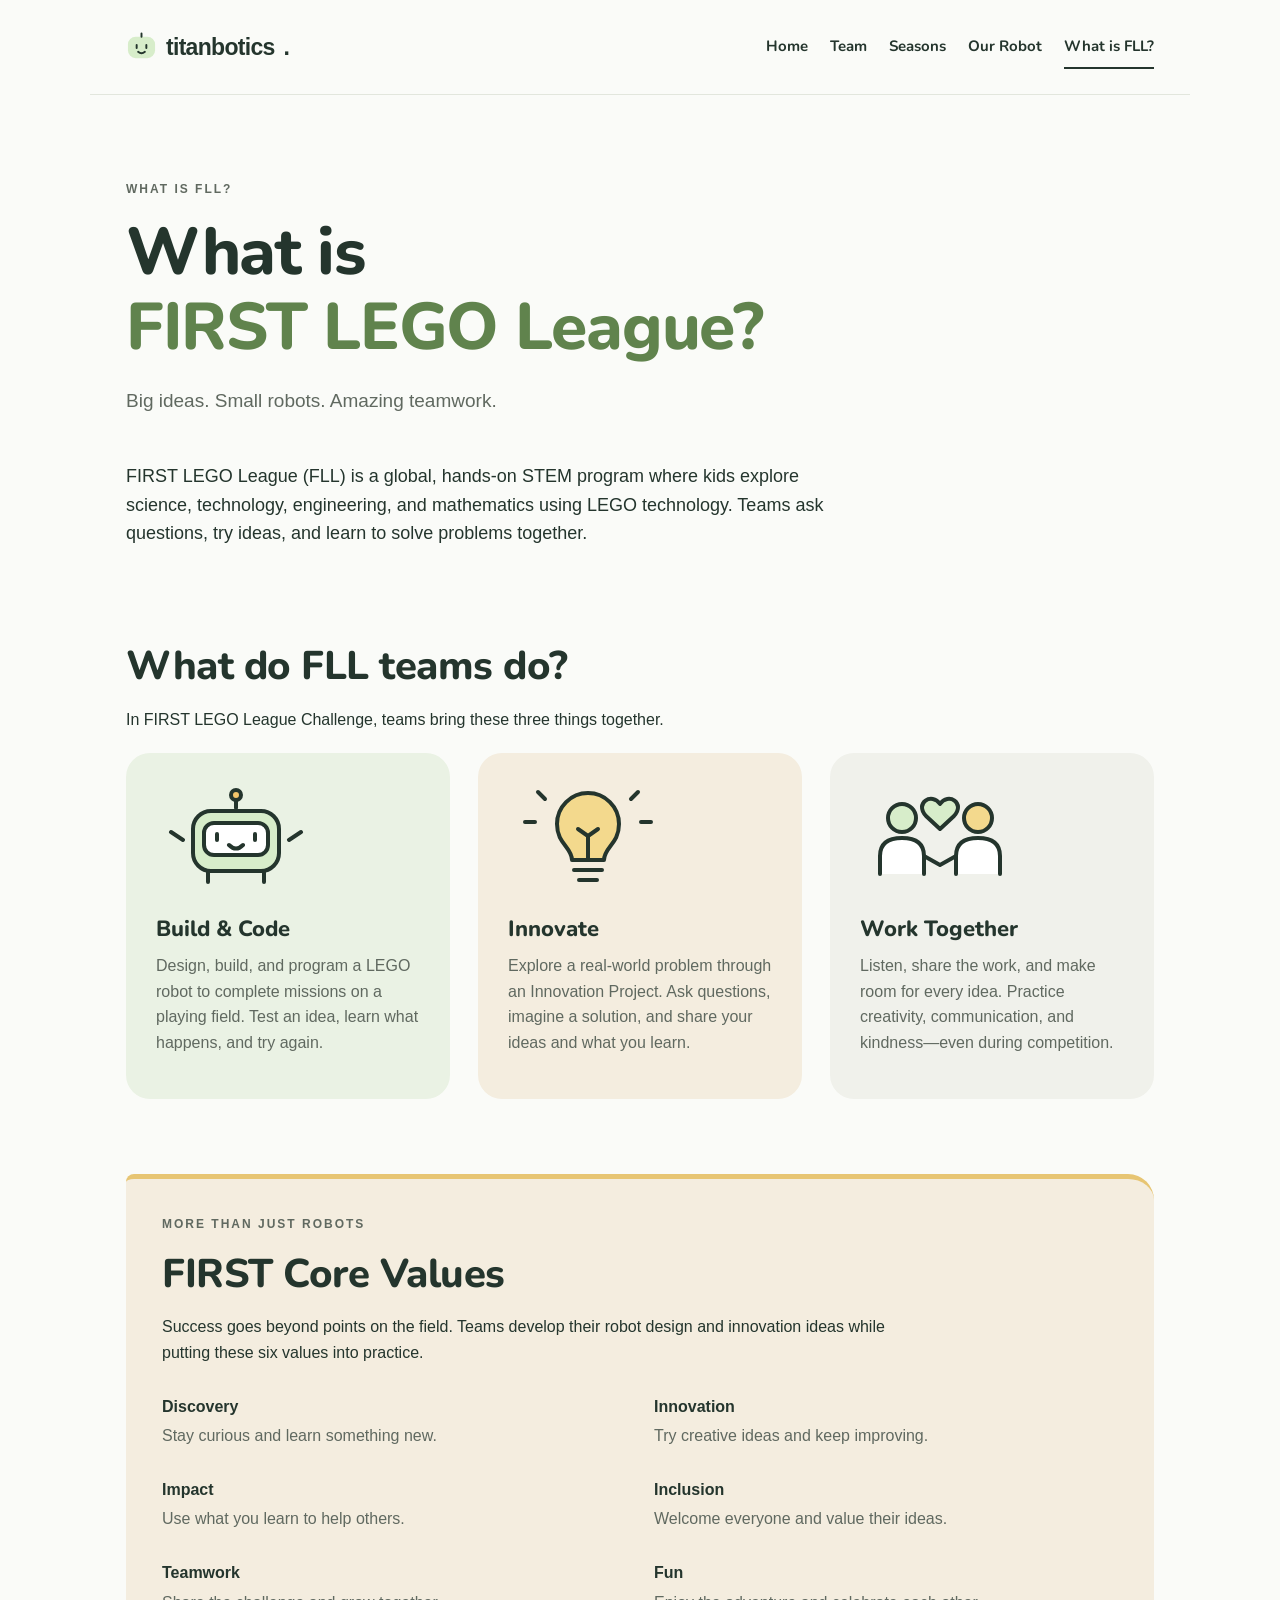
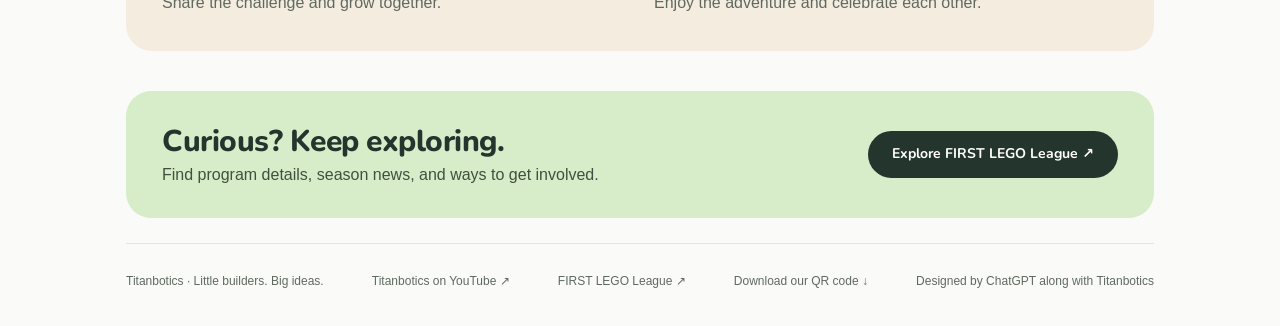
==== fll.html @ aa01ed96 "Add What is FLL page and site-wide navigation" ====
<!doctype html>
<html lang="en">
<head>
<meta charset="utf-8">
<meta name="viewport" content="width=device-width, initial-scale=1">
<title>What is FLL? | Titanbotics</title>
<meta name="description" content="Big ideas. Small robots. Amazing teamwork. Discover FIRST LEGO League: building, coding, innovation, and Core Values.">
<meta name="theme-color" content="#fafbf8">
<link rel="icon" href="images/favicon.svg" type="image/svg+xml">
<link rel="stylesheet" href="css/style.css?v=fll-1">
</head>
<body><a class="skip" href="#main">Skip to content</a><header><a class="brand" href="index.html"><img src="images/favicon.svg" alt="" width="31" height="31">titanbotics<span aria-hidden="true">.</span></a><nav aria-label="Main navigation"><a href="index.html">Home</a><a href="team.html">Team</a><a href="seasons.html">Seasons</a><a href="robot.html">Our Robot</a><a href="fll.html" aria-current="page">What is FLL?</a></nav></header>
<main id="main">
  <section class="page-hero">
    <p class="eyebrow">What is FLL?</p>
    <h1>What is<br><span>FIRST LEGO League?</span></h1>
    <p class="lead">Big ideas. Small robots. Amazing teamwork.</p>
  </section>
  <p class="fll-intro">FIRST LEGO League (FLL) is a global, hands-on STEM program where kids explore science, technology, engineering, and mathematics using LEGO technology. Teams ask questions, try ideas, and learn to solve problems together.</p>
  <section class="section" aria-labelledby="activities-title">
    <h2 id="activities-title">What do FLL teams do?</h2>
    <p>In FIRST LEGO League Challenge, teams bring these three things together.</p>
    <div class="grid">
      <article class="card green">
        <svg class="fll-art" viewBox="0 0 160 110" aria-hidden="true" focusable="false"><g stroke="#24352d" stroke-width="4" stroke-linecap="round" stroke-linejoin="round"><path d="M80 25V15"/><circle cx="80" cy="12" r="5" fill="#f3c56b"/><rect x="37" y="28" width="86" height="60" rx="18" fill="#d7edca"/><rect x="48" y="40" width="64" height="32" rx="10" fill="#fff"/><path d="M61 51v6m38-6v6m-26 5q7 7 14 0M27 57l-12-8m118 8 12-8M52 89v10m56-10v10" fill="none"/></g></svg>
        <h3>Build &amp; Code</h3>
        <p>Design, build, and program a LEGO robot to complete missions on a playing field. Test an idea, learn what happens, and try again.</p>
      </article>
      <article class="card sand">
        <svg class="fll-art" viewBox="0 0 160 110" aria-hidden="true" focusable="false"><g stroke="#24352d" stroke-width="4" stroke-linecap="round" stroke-linejoin="round" fill="none"><path d="M64 77c0-13-15-16-15-36a31 31 0 0 1 62 0c0 20-15 23-15 36Z" fill="#f3d98d"/><path d="M66 87h28m-23 10h18M80 77V53m-10-7 10 7 10-7M27 39H17m116 0h10M37 16l-7-7m93 7 7-7"/></g></svg>
        <h3>Innovate</h3>
        <p>Explore a real-world problem through an Innovation Project. Ask questions, imagine a solution, and share your ideas and what you learn.</p>
      </article>
      <article class="card">
        <svg class="fll-art" viewBox="0 0 160 110" aria-hidden="true" focusable="false"><g stroke="#24352d" stroke-width="4" stroke-linecap="round" stroke-linejoin="round"><circle cx="42" cy="35" r="14" fill="#d7edca"/><circle cx="118" cy="35" r="14" fill="#f3d98d"/><path d="M20 91V73q0-18 22-18t22 18v18m32 0V73q0-18 22-18t22 18v18" fill="#fff"/><path d="m64 73 16 9 16-9" fill="none"/><path d="M80 46 66 33c-12-13 6-24 14-12 8-12 26-1 14 12Z" fill="#d7edca"/></g></svg>
        <h3>Work Together</h3>
        <p>Listen, share the work, and make room for every idea. Practice creativity, communication, and kindness—even during competition.</p>
      </article>
    </div>
  </section>
  <section class="notebook" aria-labelledby="values-title">
    <p class="eyebrow">More than just robots</p>
    <h2 id="values-title">FIRST Core Values</h2>
    <p>Success goes beyond points on the field. Teams develop their robot design and innovation ideas while putting these six values into practice.</p>
    <dl class="grid two fll-values">
      <div><dt>Discovery</dt><dd>Stay curious and learn something new.</dd></div>
      <div><dt>Innovation</dt><dd>Try creative ideas and keep improving.</dd></div>
      <div><dt>Impact</dt><dd>Use what you learn to help others.</dd></div>
      <div><dt>Inclusion</dt><dd>Welcome everyone and value their ideas.</dd></div>
      <div><dt>Teamwork</dt><dd>Share the challenge and grow together.</dd></div>
      <div><dt>Fun</dt><dd>Enjoy the adventure and celebrate each other.</dd></div>
    </dl>
  </section>
  <section class="season-banner" aria-labelledby="explore-title">
    <div><h2 id="explore-title">Curious? Keep exploring.</h2><p>Find program details, season news, and ways to get involved.</p></div>
    <a class="button" href="https://www.firstinspires.org/programs/fll/" target="_blank" rel="noopener noreferrer">Explore FIRST LEGO League <span aria-hidden="true">↗</span><span class="visually-hidden"> (opens in a new tab)</span></a>
  </section>
</main>
<footer><p>Titanbotics · Little builders. Big ideas.</p><a href="https://www.youtube.com/@Titanbotics">Titanbotics on YouTube ↗</a><a href="https://firstlegoleague.org/">FIRST LEGO League ↗</a><a href="images/share/titanbotics-qr.png" download>Download our QR code ↓</a><p>Designed by ChatGPT along with Titanbotics</p></footer></body></html>
---- css/style.css ----
*{box-sizing:border-box} :root{--ink:#24352d;--muted:#606960;--green:#d7edca;--paper:#fafbf8;--line:#e2e6dd}html{scroll-behavior:smooth}body{margin:0;color:var(--ink);background:var(--paper);font-family:ui-rounded,"SF Pro Rounded",-apple-system,BlinkMacSystemFont,"Segoe UI",sans-serif;line-height:1.6}a{color:inherit;text-decoration:none}a:hover{color:#42753e}a:focus-visible,button:focus-visible,summary:focus-visible{outline:3px solid #49783a;outline-offset:6px}header{max-width:1100px;margin:auto;padding:25px 36px;display:flex;justify-content:space-between;align-items:center;border-bottom:1px solid var(--line)}.brand{font-weight:800;letter-spacing:-.7px;font-size:23px;display:flex;align-items:center;gap:9px}.brand img{width:31px;height:31px}nav{display:flex;gap:30px;font-size:14px}nav a{padding:9px 0}nav a[aria-current=page]{font-weight:700;border-bottom:2px solid var(--ink)}main{max-width:1100px;margin:auto;padding:0 36px}.hero{text-align:center;padding:66px 0 12px}.eyebrow{font-size:12px;font-weight:700;letter-spacing:2px;text-transform:uppercase;color:var(--muted);margin:0 0 16px}h1{font-size:clamp(42px,6.5vw,76px);line-height:1.08;letter-spacing:-3px;margin:0 0 22px;font-weight:750}h1 span{color:#60834d}h2{font-size:clamp(28px,4vw,40px);line-height:1.17;letter-spacing:-1.2px;margin:0 0 17px}h3{font-size:22px;line-height:1.3;margin:0 0 10px;letter-spacing:-.5px}p{margin:0 0 20px}.lead{font-size:19px;color:var(--muted);max-width:550px;margin:0 auto 25px}.button{display:inline-block;background:var(--ink);color:white;border-radius:28px;padding:12px 24px;font-size:14px;font-weight:600}.button:hover{background:#406044;color:white}.hero-art{display:block;width:min(410px,100%);height:auto;margin:-2px auto 0}.season-banner{background:var(--green);border-radius:25px;padding:30px 36px;display:flex;align-items:center;justify-content:space-between;gap:25px}.season-banner p{margin:0;color:#40503d}.season-banner h2{font-size:30px;margin:3px 0}.text-link{font-weight:650;font-size:15px;display:inline-block;padding:8px 0}.text-link:hover{text-decoration:underline}.section{padding:75px 0}.section-head{display:flex;justify-content:space-between;align-items:center;gap:20px;margin-bottom:28px}.section-head h2{margin:0}.grid{display:grid;grid-template-columns:repeat(3,1fr);gap:28px}.grid.two{grid-template-columns:repeat(2,1fr)}.card{padding:30px;border-radius:24px;background:#f0f1eb}.card p{color:var(--muted);margin-bottom:14px}.card.green{background:#eaf2e4}.card.sand{background:#f4eddf}.symbol{display:block;font-size:30px;margin-bottom:23px}.small{font-size:13px;color:var(--muted)}.page-hero{padding:85px 0 45px;max-width:780px}.page-hero .lead{margin:0;max-width:620px}.page-hero h1{font-size:clamp(42px,6vw,66px)}.split{display:grid;grid-template-columns:1fr 1fr;gap:60px;align-items:center;padding:20px 0 70px}.split img{width:100%;max-width:420px}.statement{font-size:clamp(25px,4vw,38px);letter-spacing:-1px;line-height:1.35;max-width:760px}.number{font-size:55px;font-weight:750;line-height:1.1;margin-bottom:20px;display:block}.detail{border-top:1px solid var(--line);padding:25px 0}.detail p{color:var(--muted);max-width:750px;margin:12px 0 0}summary{cursor:pointer;font-size:19px;font-weight:650}footer{max-width:1028px;margin:25px auto 0;border-top:1px solid var(--line);padding:28px 0 35px;display:flex;justify-content:space-between;gap:20px;font-size:12px;color:var(--muted)}footer p{margin:0}.skip{position:absolute;top:-100px;left:15px;background:white;padding:12px;z-index:10}.skip:focus{top:10px}.pill{display:inline-block;font-size:11px;letter-spacing:1px;text-transform:uppercase;font-weight:700;padding:5px 10px;border-radius:20px;background:#fff9;margin-bottom:20px}.back{font-size:14px;display:inline-block;margin-bottom:30px}@media(max-width:650px){header{padding:18px 22px;flex-direction:column;gap:15px}nav{gap:25px}main{padding:0 22px}.hero{padding-top:45px}h1{letter-spacing:-2px}.lead{font-size:17px}.hero-art{width:320px}.season-banner{padding:25px;align-items:flex-start;flex-direction:column;gap:10px}.section{padding:48px 0}.grid,.grid.two,.split{grid-template-columns:1fr;gap:18px}.section-head{align-items:flex-start;flex-direction:column;gap:8px}.page-hero{padding:50px 0 35px}.split{padding-bottom:40px;gap:25px}footer{margin:20px 22px 0;flex-direction:column;gap:8px}.card{padding:26px}.symbol{margin-bottom:13px}}@media(prefers-reduced-motion:reduce){html{scroll-behavior:auto}}

/* Notebook details: small hints of the kids’ work, with room to read. */
.notebook{background:#f4eddf;border-radius:8px 26px 26px 26px;padding:36px;margin-bottom:40px;border-top:5px solid #e7c573}.notebook>p{max-width:730px}.experiment{padding-left:24px;max-width:780px}.experiment li{padding:9px 0 9px 8px}.home-note{display:flex;align-items:center;justify-content:space-between;gap:25px}.home-note p{max-width:540px}.doodle{font-family:Georgia,serif;font-size:150px;line-height:1;color:#6c804f;transform:rotate(-12deg);padding:0 35px}@media(max-width:650px){.notebook{padding:26px}.doodle{display:none}}

.video-card{max-width:760px;margin:24px 0}.video-preview{display:block;position:relative;aspect-ratio:16/9;overflow:hidden;border-radius:20px;background:#23352c}.video-preview img{width:100%;height:100%;object-fit:cover;display:block}.play-label{position:absolute;left:20px;bottom:18px;background:#24352d;color:white;padding:10px 18px;border-radius:24px;font-weight:650}.video-card h3{margin:16px 0 6px}.video-frame{display:block;width:100%;aspect-ratio:16/9;border:0;border-radius:20px}.team-spirit{max-width:420px;margin:0 0 36px}.outreach .video-card{margin-top:25px}footer{flex-wrap:wrap}footer a:hover{text-decoration:underline}

/* Friendly headings, with familiar body text and the original wordmark. */
@font-face{font-family:Nunito;src:url('../fonts/nunito-700.ttf') format('truetype');font-style:normal;font-weight:700;font-display:swap}
@font-face{font-family:Nunito;src:url('../fonts/nunito-800.ttf') format('truetype');font-style:normal;font-weight:800;font-display:swap}
h1,h2,h3,nav,.button,summary{font-family:Nunito,ui-rounded,system-ui,sans-serif}
h1{font-weight:800;letter-spacing:-1.3px;line-height:1.13}h2{font-weight:800;letter-spacing:-.5px}h3{font-weight:800;letter-spacing:0}nav{font-weight:700;font-size:15px}.button{font-weight:700}summary{font-weight:700}
@media(max-width:650px){h1{letter-spacing:-.8px}nav{gap:22px}}

.notebook pre{max-width:100%;overflow-x:auto;background:#24352d;color:#f5f7f2;padding:22px;border-radius:14px;font-size:13px;line-height:1.8;tab-size:4}.notebook code{font-family:ui-monospace,SFMono-Regular,Consolas,monospace}.notebook pre:focus-visible{outline:3px solid #49783a;outline-offset:4px}

/* Keep all five navigation links comfortable at every screen width. */
header{gap:20px;flex-wrap:wrap}nav{flex-wrap:wrap;justify-content:center;column-gap:22px;row-gap:4px}nav a{white-space:nowrap}
.fll-intro{max-width:720px;font-size:18px}.fll-art{display:block;width:160px;max-width:100%;height:110px;margin-bottom:22px}.fll-values{margin:28px 0 0}.fll-values dt{font-weight:700}.fll-values dd{margin:4px 0 0;color:var(--muted)}.season-banner .button{flex-shrink:0}.visually-hidden{position:absolute;width:1px;height:1px;padding:0;margin:-1px;overflow:hidden;clip-path:inset(50%);white-space:nowrap;border:0}
@media(max-width:650px){nav{column-gap:18px}.season-banner .button{max-width:100%}}
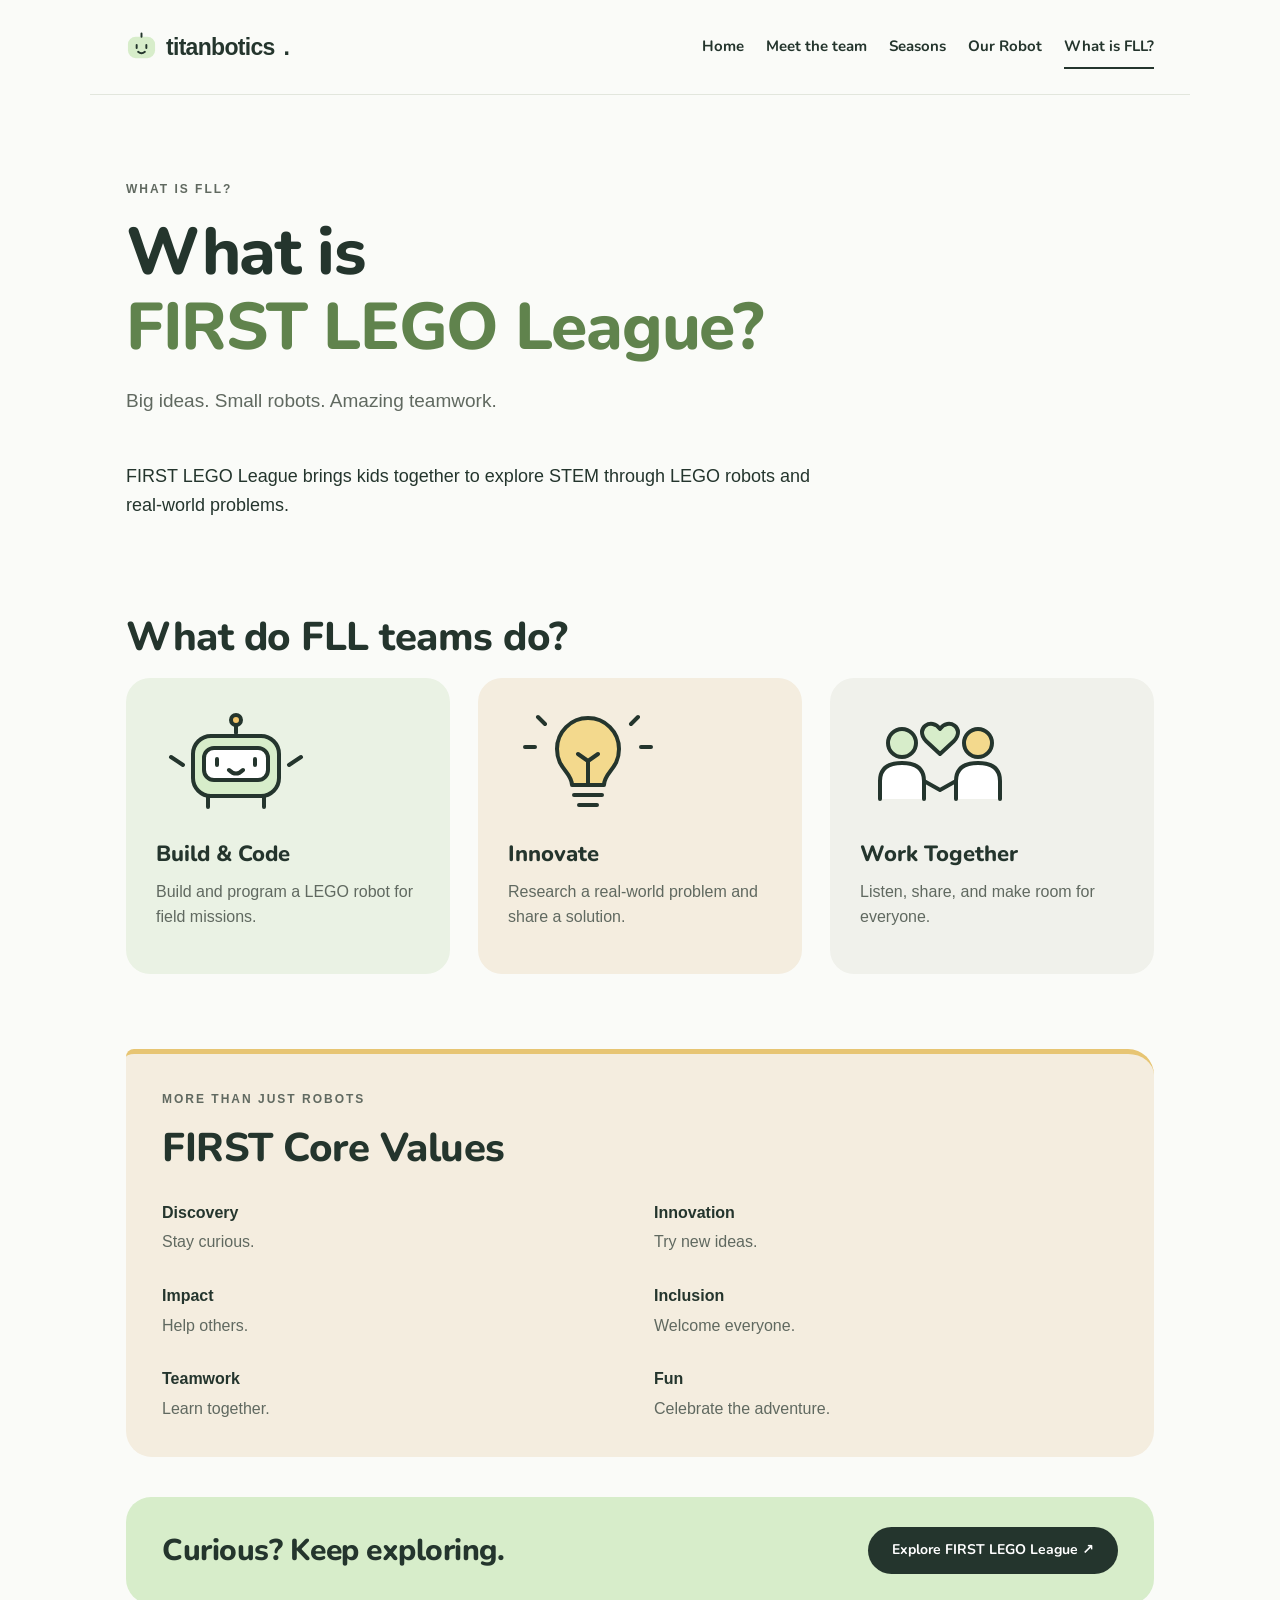
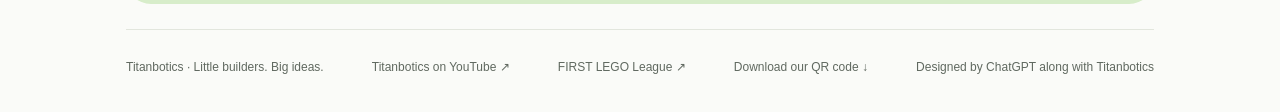
==== commit dc832bd3: "Cut website copy and bring the team forward" ====
--- a/fll.html
+++ b/fll.html
@@ -1,59 +1,60 @@
-<!doctype html>
+<!DOCTYPE html>
+
 <html lang="en">
 <head>
-<meta charset="utf-8">
-<meta name="viewport" content="width=device-width, initial-scale=1">
+<meta charset="utf-8"/>
+<meta content="width=device-width, initial-scale=1" name="viewport"/>
 <title>What is FLL? | Titanbotics</title>
-<meta name="description" content="Big ideas. Small robots. Amazing teamwork. Discover FIRST LEGO League: building, coding, innovation, and Core Values.">
-<meta name="theme-color" content="#fafbf8">
-<link rel="icon" href="images/favicon.svg" type="image/svg+xml">
-<link rel="stylesheet" href="css/style.css?v=fll-1">
+<meta content="Big ideas. Small robots. Amazing teamwork. Discover FIRST LEGO League: building, coding, innovation, and Core Values." name="description"/>
+<meta content="#fafbf8" name="theme-color"/>
+<link href="images/favicon.svg" rel="icon" type="image/svg+xml"/>
+<link href="css/style.css?v=copy-2" rel="stylesheet"/>
 </head>
-<body><a class="skip" href="#main">Skip to content</a><header><a class="brand" href="index.html"><img src="images/favicon.svg" alt="" width="31" height="31">titanbotics<span aria-hidden="true">.</span></a><nav aria-label="Main navigation"><a href="index.html">Home</a><a href="team.html">Team</a><a href="seasons.html">Seasons</a><a href="robot.html">Our Robot</a><a href="fll.html" aria-current="page">What is FLL?</a></nav></header>
+<body><a class="skip" href="#main">Skip to content</a><header><a class="brand" href="index.html"><img alt="" height="31" src="images/favicon.svg" width="31"/>titanbotics<span aria-hidden="true">.</span></a><nav aria-label="Main navigation"><a href="index.html">Home</a><a href="team.html">Meet the team</a><a href="seasons.html">Seasons</a><a href="robot.html">Our Robot</a><a aria-current="page" href="fll.html">What is FLL?</a></nav></header>
 <main id="main">
-  <section class="page-hero">
-    <p class="eyebrow">What is FLL?</p>
-    <h1>What is<br><span>FIRST LEGO League?</span></h1>
-    <p class="lead">Big ideas. Small robots. Amazing teamwork.</p>
-  </section>
-  <p class="fll-intro">FIRST LEGO League (FLL) is a global, hands-on STEM program where kids explore science, technology, engineering, and mathematics using LEGO technology. Teams ask questions, try ideas, and learn to solve problems together.</p>
-  <section class="section" aria-labelledby="activities-title">
-    <h2 id="activities-title">What do FLL teams do?</h2>
-    <p>In FIRST LEGO League Challenge, teams bring these three things together.</p>
-    <div class="grid">
-      <article class="card green">
-        <svg class="fll-art" viewBox="0 0 160 110" aria-hidden="true" focusable="false"><g stroke="#24352d" stroke-width="4" stroke-linecap="round" stroke-linejoin="round"><path d="M80 25V15"/><circle cx="80" cy="12" r="5" fill="#f3c56b"/><rect x="37" y="28" width="86" height="60" rx="18" fill="#d7edca"/><rect x="48" y="40" width="64" height="32" rx="10" fill="#fff"/><path d="M61 51v6m38-6v6m-26 5q7 7 14 0M27 57l-12-8m118 8 12-8M52 89v10m56-10v10" fill="none"/></g></svg>
-        <h3>Build &amp; Code</h3>
-        <p>Design, build, and program a LEGO robot to complete missions on a playing field. Test an idea, learn what happens, and try again.</p>
-      </article>
-      <article class="card sand">
-        <svg class="fll-art" viewBox="0 0 160 110" aria-hidden="true" focusable="false"><g stroke="#24352d" stroke-width="4" stroke-linecap="round" stroke-linejoin="round" fill="none"><path d="M64 77c0-13-15-16-15-36a31 31 0 0 1 62 0c0 20-15 23-15 36Z" fill="#f3d98d"/><path d="M66 87h28m-23 10h18M80 77V53m-10-7 10 7 10-7M27 39H17m116 0h10M37 16l-7-7m93 7 7-7"/></g></svg>
-        <h3>Innovate</h3>
-        <p>Explore a real-world problem through an Innovation Project. Ask questions, imagine a solution, and share your ideas and what you learn.</p>
-      </article>
-      <article class="card">
-        <svg class="fll-art" viewBox="0 0 160 110" aria-hidden="true" focusable="false"><g stroke="#24352d" stroke-width="4" stroke-linecap="round" stroke-linejoin="round"><circle cx="42" cy="35" r="14" fill="#d7edca"/><circle cx="118" cy="35" r="14" fill="#f3d98d"/><path d="M20 91V73q0-18 22-18t22 18v18m32 0V73q0-18 22-18t22 18v18" fill="#fff"/><path d="m64 73 16 9 16-9" fill="none"/><path d="M80 46 66 33c-12-13 6-24 14-12 8-12 26-1 14 12Z" fill="#d7edca"/></g></svg>
-        <h3>Work Together</h3>
-        <p>Listen, share the work, and make room for every idea. Practice creativity, communication, and kindness—even during competition.</p>
-      </article>
-    </div>
-  </section>
-  <section class="notebook" aria-labelledby="values-title">
-    <p class="eyebrow">More than just robots</p>
-    <h2 id="values-title">FIRST Core Values</h2>
-    <p>Success goes beyond points on the field. Teams develop their robot design and innovation ideas while putting these six values into practice.</p>
-    <dl class="grid two fll-values">
-      <div><dt>Discovery</dt><dd>Stay curious and learn something new.</dd></div>
-      <div><dt>Innovation</dt><dd>Try creative ideas and keep improving.</dd></div>
-      <div><dt>Impact</dt><dd>Use what you learn to help others.</dd></div>
-      <div><dt>Inclusion</dt><dd>Welcome everyone and value their ideas.</dd></div>
-      <div><dt>Teamwork</dt><dd>Share the challenge and grow together.</dd></div>
-      <div><dt>Fun</dt><dd>Enjoy the adventure and celebrate each other.</dd></div>
-    </dl>
-  </section>
-  <section class="season-banner" aria-labelledby="explore-title">
-    <div><h2 id="explore-title">Curious? Keep exploring.</h2><p>Find program details, season news, and ways to get involved.</p></div>
-    <a class="button" href="https://www.firstinspires.org/programs/fll/" target="_blank" rel="noopener noreferrer">Explore FIRST LEGO League <span aria-hidden="true">↗</span><span class="visually-hidden"> (opens in a new tab)</span></a>
-  </section>
+<section class="page-hero">
+<p class="eyebrow">What is FLL?</p>
+<h1>What is<br/><span>FIRST LEGO League?</span></h1>
+<p class="lead">Big ideas. Small robots. Amazing teamwork.</p>
+</section>
+<p class="fll-intro">FIRST LEGO League brings kids together to explore STEM through LEGO robots and real-world problems.</p>
+<section aria-labelledby="activities-title" class="section">
+<h2 id="activities-title">What do FLL teams do?</h2>
+
+<div class="grid">
+<article class="card green">
+<svg aria-hidden="true" class="fll-art" focusable="false" viewbox="0 0 160 110"><g stroke="#24352d" stroke-linecap="round" stroke-linejoin="round" stroke-width="4"><path d="M80 25V15"></path><circle cx="80" cy="12" fill="#f3c56b" r="5"></circle><rect fill="#d7edca" height="60" rx="18" width="86" x="37" y="28"></rect><rect fill="#fff" height="32" rx="10" width="64" x="48" y="40"></rect><path d="M61 51v6m38-6v6m-26 5q7 7 14 0M27 57l-12-8m118 8 12-8M52 89v10m56-10v10" fill="none"></path></g></svg>
+<h3>Build &amp; Code</h3>
+<p>Build and program a LEGO robot for field missions.</p>
+</article>
+<article class="card sand">
+<svg aria-hidden="true" class="fll-art" focusable="false" viewbox="0 0 160 110"><g fill="none" stroke="#24352d" stroke-linecap="round" stroke-linejoin="round" stroke-width="4"><path d="M64 77c0-13-15-16-15-36a31 31 0 0 1 62 0c0 20-15 23-15 36Z" fill="#f3d98d"></path><path d="M66 87h28m-23 10h18M80 77V53m-10-7 10 7 10-7M27 39H17m116 0h10M37 16l-7-7m93 7 7-7"></path></g></svg>
+<h3>Innovate</h3>
+<p>Research a real-world problem and share a solution.</p>
+</article>
+<article class="card">
+<svg aria-hidden="true" class="fll-art" focusable="false" viewbox="0 0 160 110"><g stroke="#24352d" stroke-linecap="round" stroke-linejoin="round" stroke-width="4"><circle cx="42" cy="35" fill="#d7edca" r="14"></circle><circle cx="118" cy="35" fill="#f3d98d" r="14"></circle><path d="M20 91V73q0-18 22-18t22 18v18m32 0V73q0-18 22-18t22 18v18" fill="#fff"></path><path d="m64 73 16 9 16-9" fill="none"></path><path d="M80 46 66 33c-12-13 6-24 14-12 8-12 26-1 14 12Z" fill="#d7edca"></path></g></svg>
+<h3>Work Together</h3>
+<p>Listen, share, and make room for everyone.</p>
+</article>
+</div>
+</section>
+<section aria-labelledby="values-title" class="notebook">
+<p class="eyebrow">More than just robots</p>
+<h2 id="values-title">FIRST Core Values</h2>
+
+<dl class="grid two fll-values">
+<div><dt>Discovery</dt><dd>Stay curious.</dd></div>
+<div><dt>Innovation</dt><dd>Try new ideas.</dd></div>
+<div><dt>Impact</dt><dd>Help others.</dd></div>
+<div><dt>Inclusion</dt><dd>Welcome everyone.</dd></div>
+<div><dt>Teamwork</dt><dd>Learn together.</dd></div>
+<div><dt>Fun</dt><dd>Celebrate the adventure.</dd></div>
+</dl>
+</section>
+<section aria-labelledby="explore-title" class="season-banner">
+<div><h2 id="explore-title">Curious? Keep exploring.</h2></div>
+<a class="button" href="https://www.firstinspires.org/programs/fll/" rel="noopener noreferrer" target="_blank">Explore FIRST LEGO League <span aria-hidden="true">↗</span><span class="visually-hidden"> (opens in a new tab)</span></a>
+</section>
 </main>
-<footer><p>Titanbotics · Little builders. Big ideas.</p><a href="https://www.youtube.com/@Titanbotics">Titanbotics on YouTube ↗</a><a href="https://firstlegoleague.org/">FIRST LEGO League ↗</a><a href="images/share/titanbotics-qr.png" download>Download our QR code ↓</a><p>Designed by ChatGPT along with Titanbotics</p></footer></body></html>+<footer><p>Titanbotics · Little builders. Big ideas.</p><a href="https://www.youtube.com/@Titanbotics">Titanbotics on YouTube ↗</a><a href="https://firstlegoleague.org/">FIRST LEGO League ↗</a><a download="" href="images/share/titanbotics-qr.png">Download our QR code ↓</a><p>Designed by ChatGPT along with Titanbotics</p></footer></body></html>
--- a/css/style.css
+++ b/css/style.css
@@ -18,3 +18,7 @@
 header{gap:20px;flex-wrap:wrap}nav{flex-wrap:wrap;justify-content:center;column-gap:22px;row-gap:4px}nav a{white-space:nowrap}
 .fll-intro{max-width:720px;font-size:18px}.fll-art{display:block;width:160px;max-width:100%;height:110px;margin-bottom:22px}.fll-values{margin:28px 0 0}.fll-values dt{font-weight:700}.fll-values dd{margin:4px 0 0;color:var(--muted)}.season-banner .button{flex-shrink:0}.visually-hidden{position:absolute;width:1px;height:1px;padding:0;margin:-1px;overflow:hidden;clip-path:inset(50%);white-space:nowrap;border:0}
 @media(max-width:650px){nav{column-gap:18px}.season-banner .button{max-width:100%}}
+
+/* Put the people first, with short captions and direct links. */
+.team-hero{padding-top:42px}.home-team{max-width:720px;margin:28px auto 0}.home-team img{display:block;width:100%;height:auto;border-radius:24px}.home-team figcaption{margin-top:10px}.home-highlights{padding:40px 0}.compact{padding:42px 0 24px}.team-spirit{margin-bottom:20px}
+@media(max-width:650px){.team-hero{padding-top:30px}.home-team{margin-top:24px}.compact{padding-top:32px}}
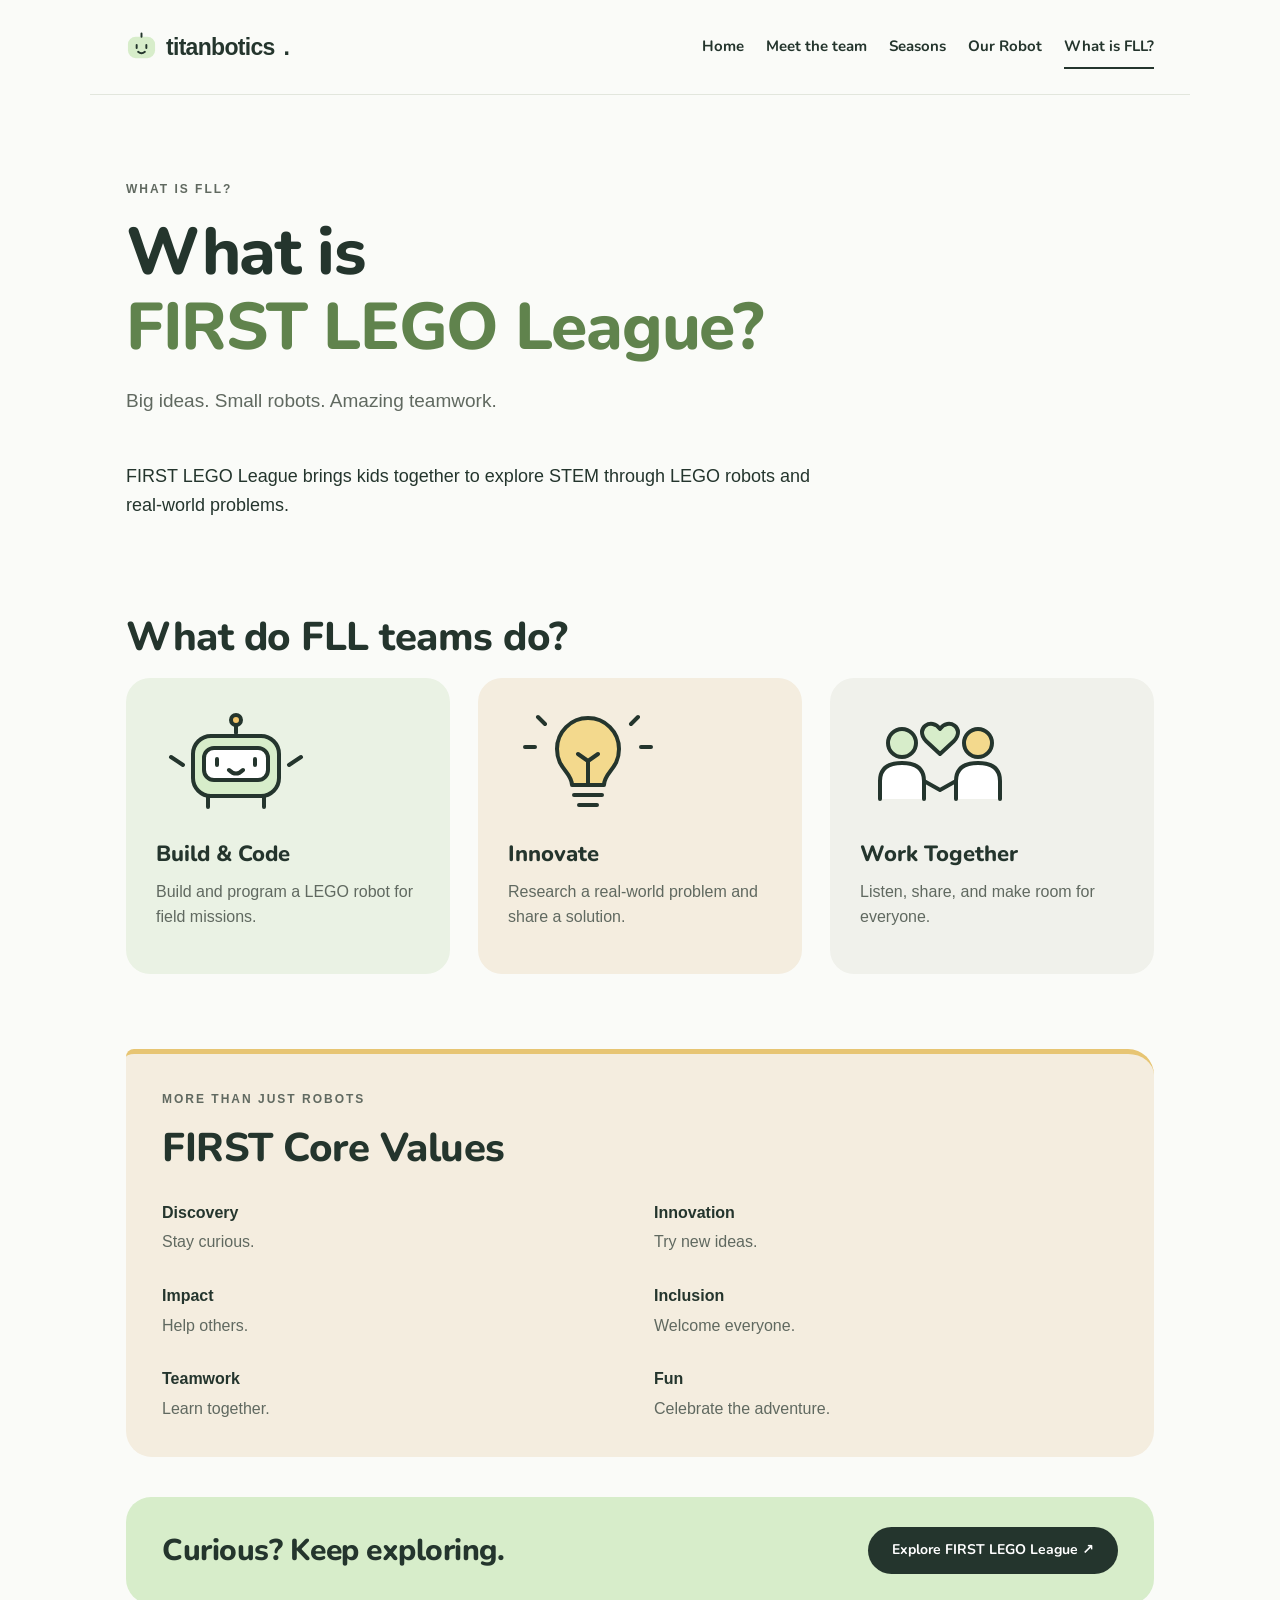
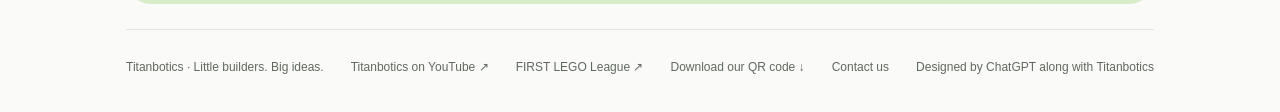
==== commit 9a09c5ac: "Add Contact us email link to every footer" ====
--- a/fll.html
+++ b/fll.html
@@ -57,4 +57,4 @@
 <a class="button" href="https://www.firstinspires.org/programs/fll/" rel="noopener noreferrer" target="_blank">Explore FIRST LEGO League <span aria-hidden="true">↗</span><span class="visually-hidden"> (opens in a new tab)</span></a>
 </section>
 </main>
-<footer><p>Titanbotics · Little builders. Big ideas.</p><a href="https://www.youtube.com/@Titanbotics">Titanbotics on YouTube ↗</a><a href="https://firstlegoleague.org/">FIRST LEGO League ↗</a><a download="" href="images/share/titanbotics-qr.png">Download our QR code ↓</a><p>Designed by ChatGPT along with Titanbotics</p></footer></body></html>
+<footer><p>Titanbotics · Little builders. Big ideas.</p><a href="https://www.youtube.com/@Titanbotics">Titanbotics on YouTube ↗</a><a href="https://firstlegoleague.org/">FIRST LEGO League ↗</a><a download="" href="images/share/titanbotics-qr.png">Download our QR code ↓</a><a href="mailto:titanbotics@gmail.com">Contact us</a><p>Designed by ChatGPT along with Titanbotics</p></footer></body></html>
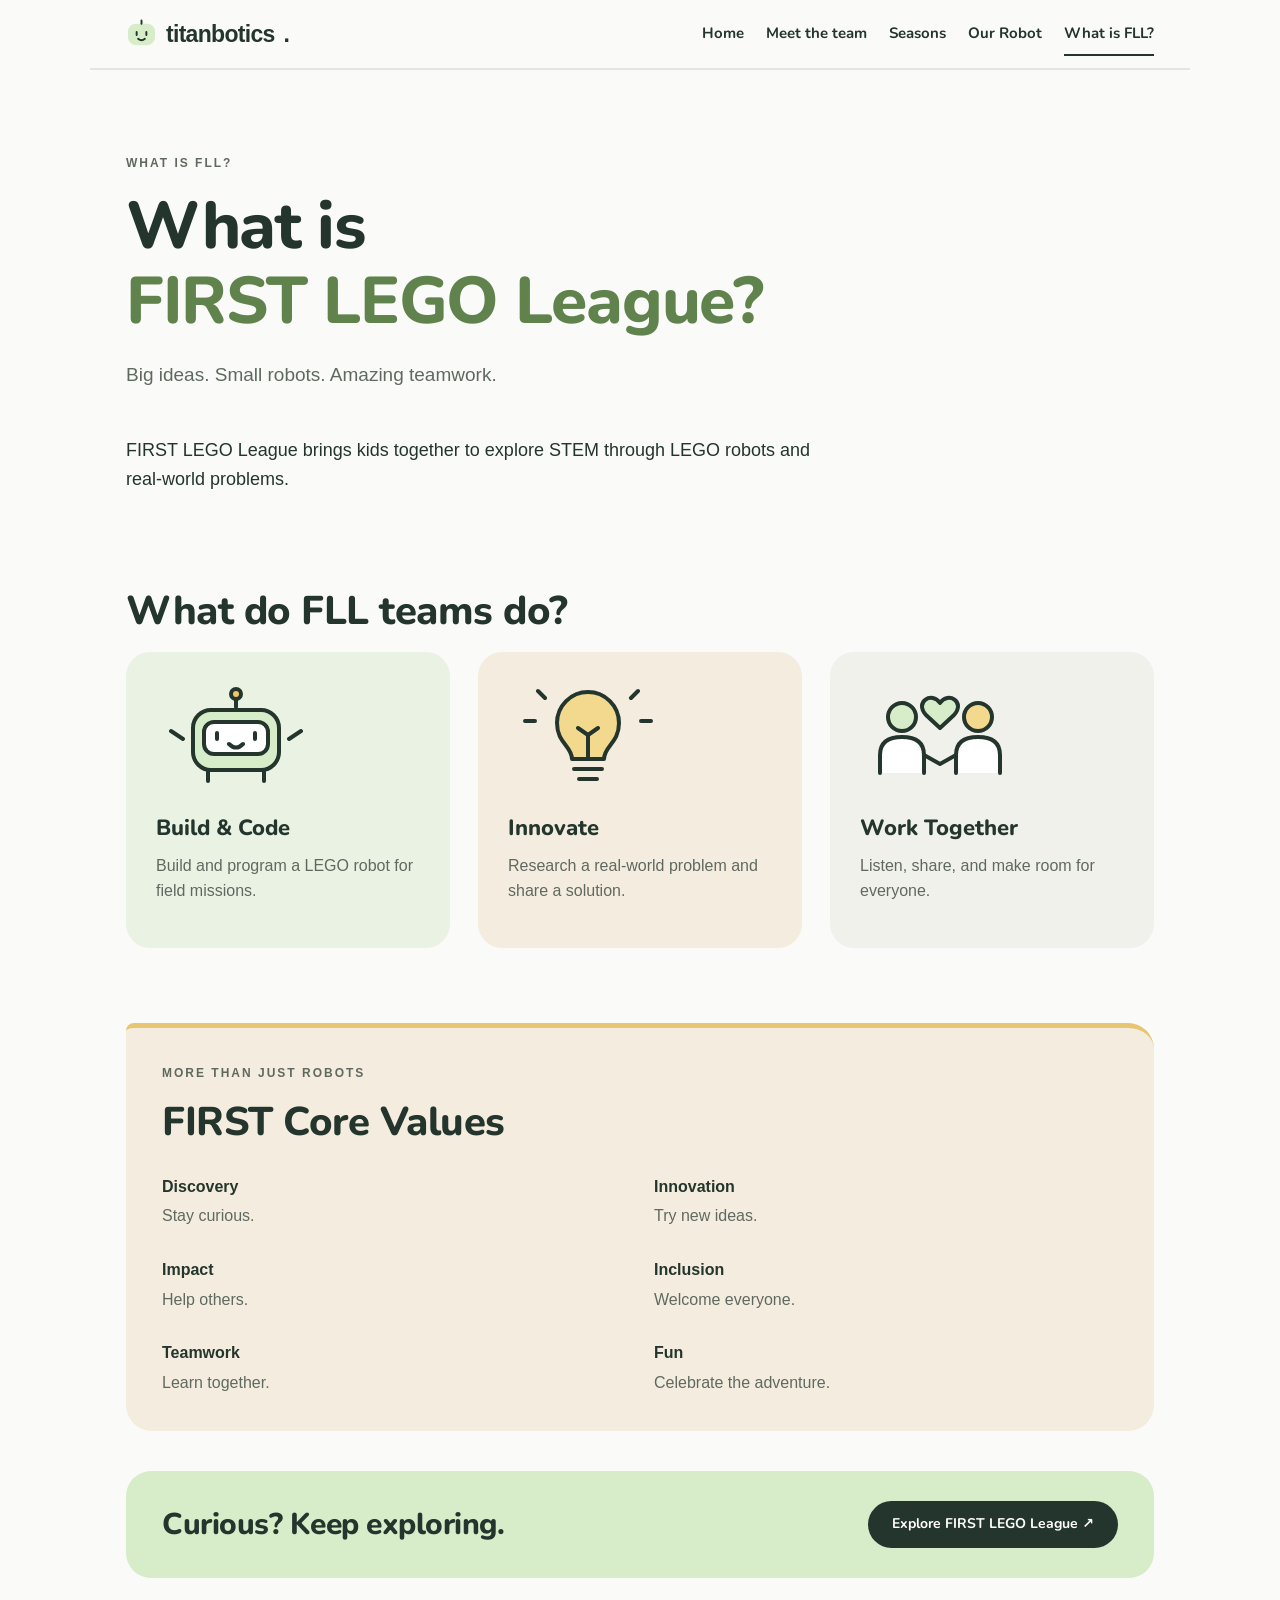
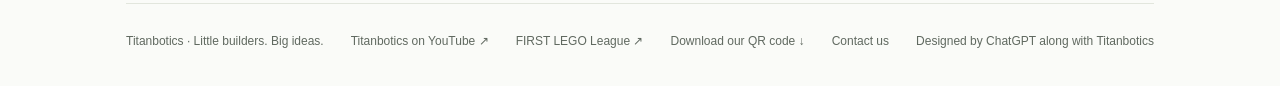
==== commit 1ab4e0ed: "Keep site navigation visible while scrolling" ====
--- a/fll.html
+++ b/fll.html
@@ -8,7 +8,7 @@
 <meta content="Big ideas. Small robots. Amazing teamwork. Discover FIRST LEGO League: building, coding, innovation, and Core Values." name="description"/>
 <meta content="#fafbf8" name="theme-color"/>
 <link href="images/favicon.svg" rel="icon" type="image/svg+xml"/>
-<link href="css/style.css?v=copy-2" rel="stylesheet"/>
+<link href="css/style.css?v=sticky-1" rel="stylesheet"/>
 </head>
 <body><a class="skip" href="#main">Skip to content</a><header><a class="brand" href="index.html"><img alt="" height="31" src="images/favicon.svg" width="31"/>titanbotics<span aria-hidden="true">.</span></a><nav aria-label="Main navigation"><a href="index.html">Home</a><a href="team.html">Meet the team</a><a href="seasons.html">Seasons</a><a href="robot.html">Our Robot</a><a aria-current="page" href="fll.html">What is FLL?</a></nav></header>
 <main id="main">
--- a/css/style.css
+++ b/css/style.css
@@ -22,3 +22,16 @@
 /* Put the people first, with short captions and direct links. */
 .team-hero{padding-top:42px}.home-team{max-width:720px;margin:28px auto 0}.home-team img{display:block;width:100%;height:auto;border-radius:24px}.home-team figcaption{margin-top:10px}.home-highlights{padding:40px 0}.compact{padding:42px 0 24px}.team-spirit{margin-bottom:20px}
 @media(max-width:650px){.team-hero{padding-top:30px}.home-team{margin-top:24px}.compact{padding-top:32px}}
+
+/* Keep navigation available without covering in-page destinations. */
+header{position:sticky;top:0;z-index:20;padding-top:12px;padding-bottom:12px;background:var(--paper);box-shadow:0 1px 0 var(--line)}
+html{scroll-padding-top:120px}
+.skip{z-index:30}
+@media(max-width:650px){
+  header{padding:10px 22px;gap:6px}
+  header .brand{font-size:20px}
+  header .brand img{width:26px;height:26px}
+  nav{font-size:14px;column-gap:16px;row-gap:0}
+  nav a{padding:5px 0}
+  html{scroll-padding-top:150px}
+}
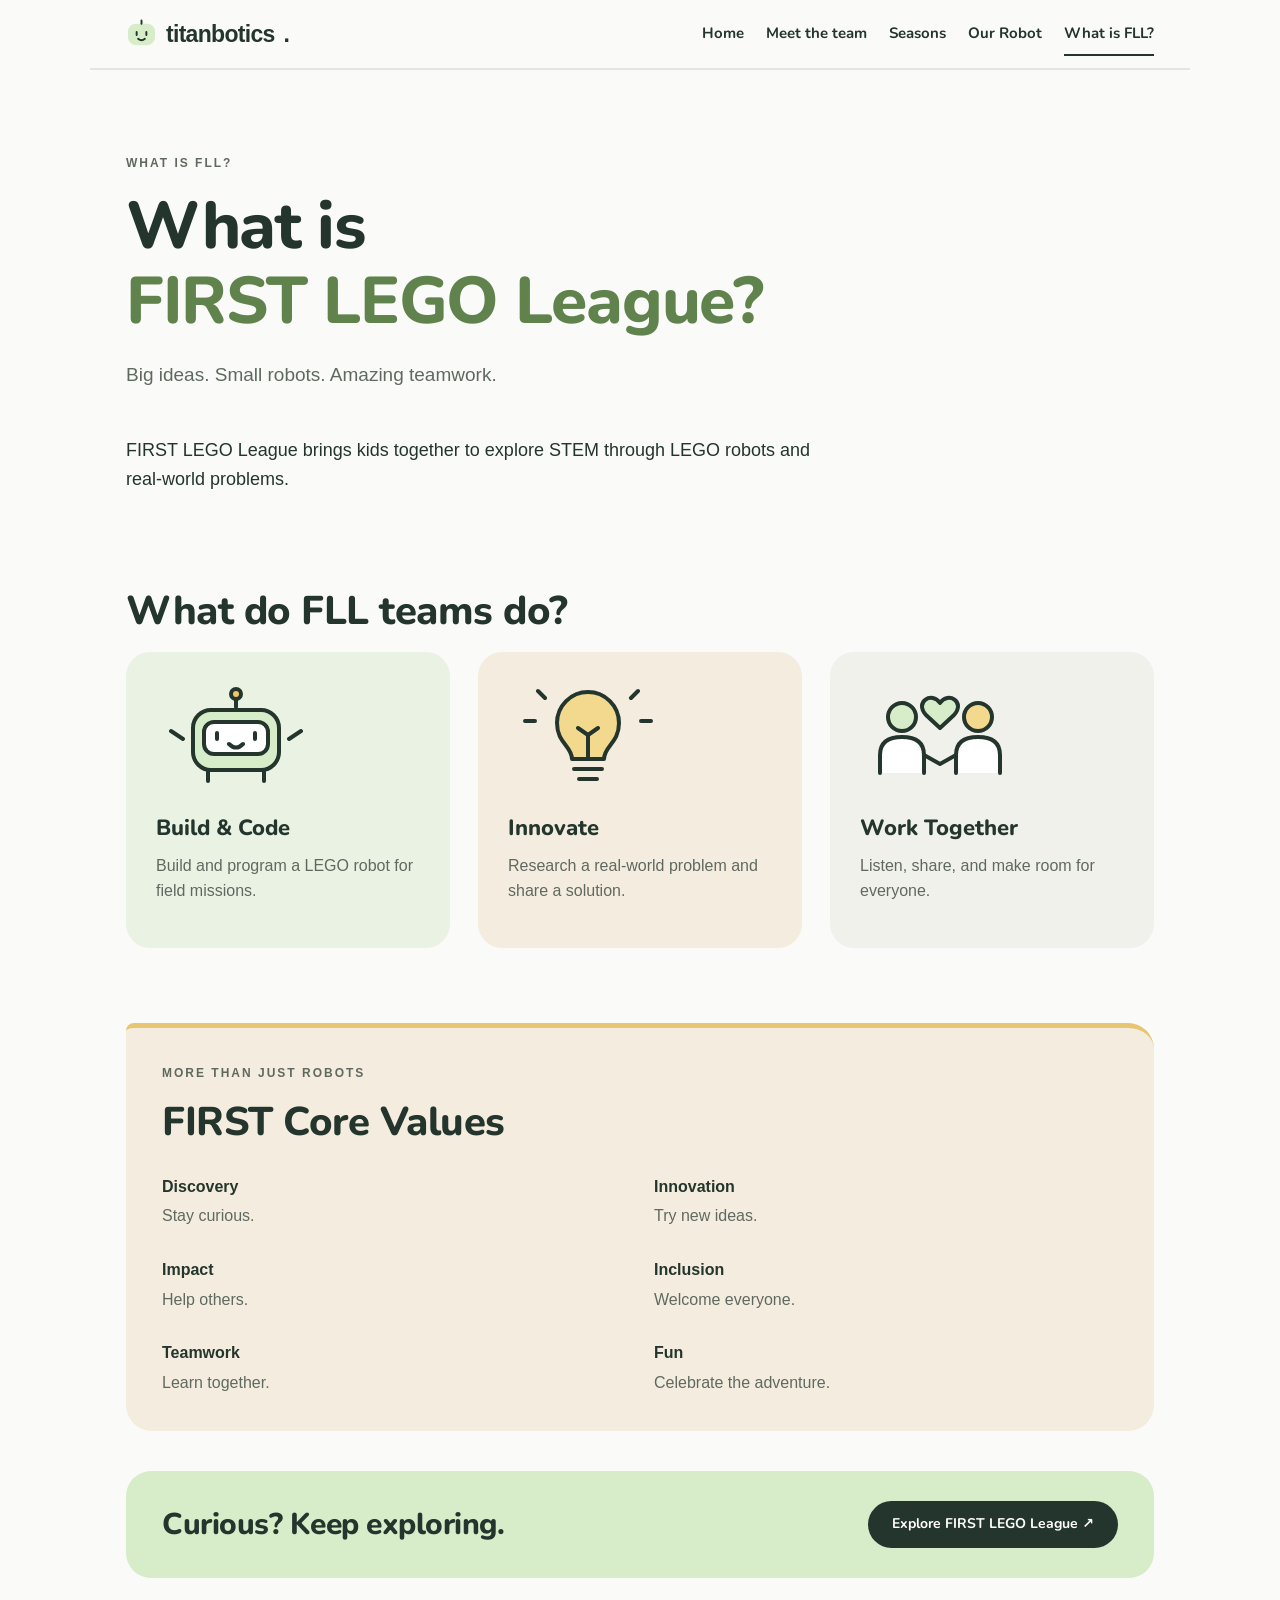
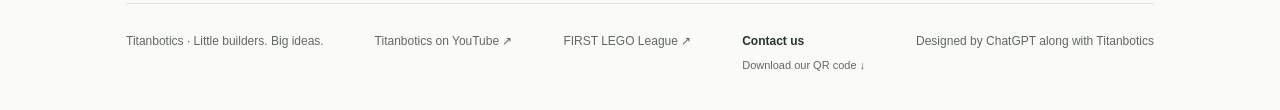
==== commit a5466cb2: "Group QR download under Contact us in footer" ====
--- a/fll.html
+++ b/fll.html
@@ -8,7 +8,7 @@
 <meta content="Big ideas. Small robots. Amazing teamwork. Discover FIRST LEGO League: building, coding, innovation, and Core Values." name="description"/>
 <meta content="#fafbf8" name="theme-color"/>
 <link href="images/favicon.svg" rel="icon" type="image/svg+xml"/>
-<link href="css/style.css?v=sticky-1" rel="stylesheet"/>
+<link href="css/style.css?v=footer-1" rel="stylesheet"/>
 </head>
 <body><a class="skip" href="#main">Skip to content</a><header><a class="brand" href="index.html"><img alt="" height="31" src="images/favicon.svg" width="31"/>titanbotics<span aria-hidden="true">.</span></a><nav aria-label="Main navigation"><a href="index.html">Home</a><a href="team.html">Meet the team</a><a href="seasons.html">Seasons</a><a href="robot.html">Our Robot</a><a aria-current="page" href="fll.html">What is FLL?</a></nav></header>
 <main id="main">
@@ -20,7 +20,6 @@
 <p class="fll-intro">FIRST LEGO League brings kids together to explore STEM through LEGO robots and real-world problems.</p>
 <section aria-labelledby="activities-title" class="section">
 <h2 id="activities-title">What do FLL teams do?</h2>
-
 <div class="grid">
 <article class="card green">
 <svg aria-hidden="true" class="fll-art" focusable="false" viewbox="0 0 160 110"><g stroke="#24352d" stroke-linecap="round" stroke-linejoin="round" stroke-width="4"><path d="M80 25V15"></path><circle cx="80" cy="12" fill="#f3c56b" r="5"></circle><rect fill="#d7edca" height="60" rx="18" width="86" x="37" y="28"></rect><rect fill="#fff" height="32" rx="10" width="64" x="48" y="40"></rect><path d="M61 51v6m38-6v6m-26 5q7 7 14 0M27 57l-12-8m118 8 12-8M52 89v10m56-10v10" fill="none"></path></g></svg>
@@ -42,7 +41,6 @@
 <section aria-labelledby="values-title" class="notebook">
 <p class="eyebrow">More than just robots</p>
 <h2 id="values-title">FIRST Core Values</h2>
-
 <dl class="grid two fll-values">
 <div><dt>Discovery</dt><dd>Stay curious.</dd></div>
 <div><dt>Innovation</dt><dd>Try new ideas.</dd></div>
@@ -57,4 +55,4 @@
 <a class="button" href="https://www.firstinspires.org/programs/fll/" rel="noopener noreferrer" target="_blank">Explore FIRST LEGO League <span aria-hidden="true">↗</span><span class="visually-hidden"> (opens in a new tab)</span></a>
 </section>
 </main>
-<footer><p>Titanbotics · Little builders. Big ideas.</p><a href="https://www.youtube.com/@Titanbotics">Titanbotics on YouTube ↗</a><a href="https://firstlegoleague.org/">FIRST LEGO League ↗</a><a download="" href="images/share/titanbotics-qr.png">Download our QR code ↓</a><a href="mailto:titanbotics@gmail.com">Contact us</a><p>Designed by ChatGPT along with Titanbotics</p></footer></body></html>
+<footer><p>Titanbotics · Little builders. Big ideas.</p><a href="https://www.youtube.com/@Titanbotics">Titanbotics on YouTube ↗</a><a href="https://firstlegoleague.org/">FIRST LEGO League ↗</a><div class="footer-contact"><a href="mailto:titanbotics@gmail.com">Contact us</a><a download="" href="images/share/titanbotics-qr.png">Download our QR code ↓</a></div><p>Designed by ChatGPT along with Titanbotics</p></footer></body></html>
--- a/css/style.css
+++ b/css/style.css
@@ -35,3 +35,8 @@
   nav a{padding:5px 0}
   html{scroll-padding-top:150px}
 }
+
+/* Keep contact and sharing links together. */
+.footer-contact{display:flex;flex-direction:column;align-items:flex-start;gap:6px}
+.footer-contact>a:first-child{font-weight:700;color:var(--ink)}
+.footer-contact>a[download]{font-size:11px}
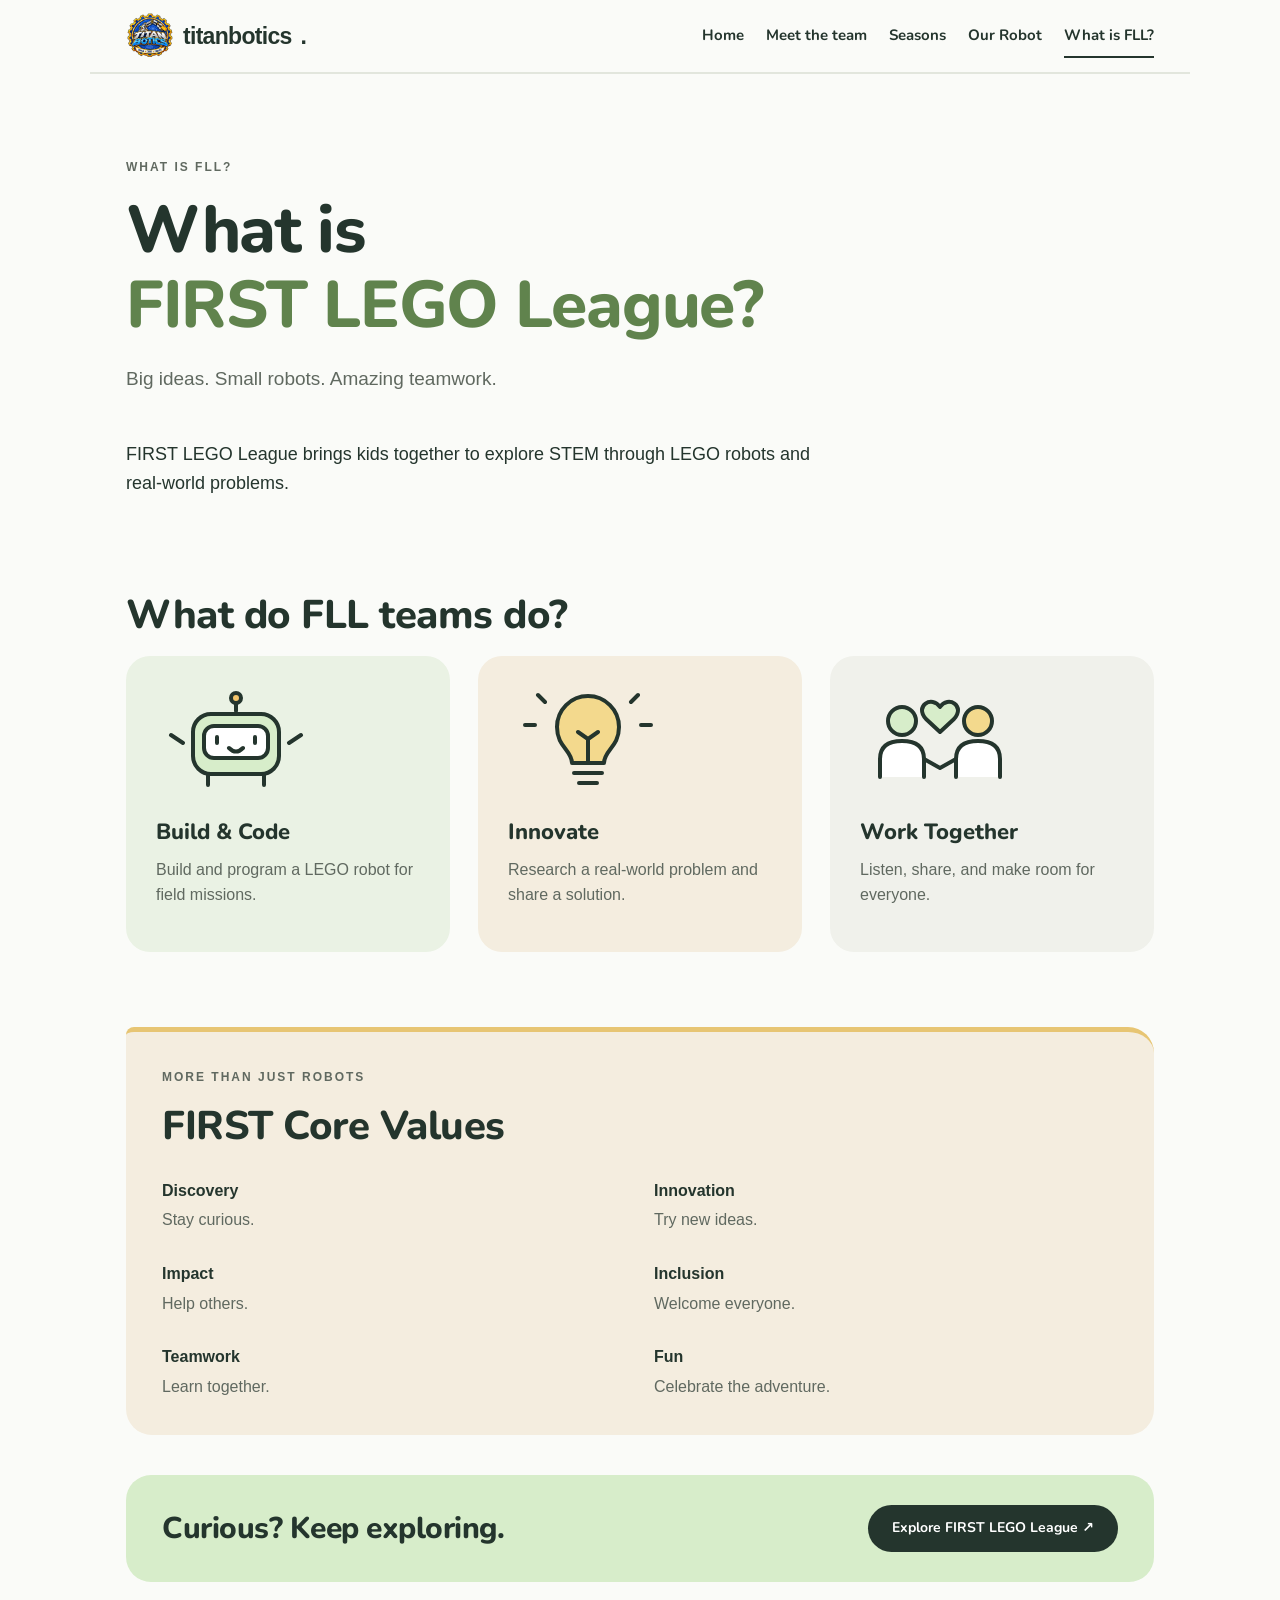
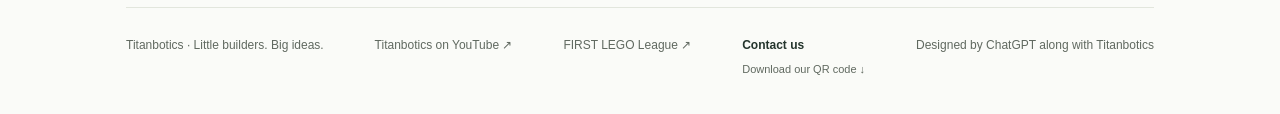
==== commit fda8f67c: "Integrate Field Detectives into Titanbotics site and unify branding" ====
--- a/fll.html
+++ b/fll.html
@@ -10,7 +10,7 @@
 <link href="images/favicon.svg" rel="icon" type="image/svg+xml"/>
 <link href="css/style.css?v=footer-1" rel="stylesheet"/>
 </head>
-<body><a class="skip" href="#main">Skip to content</a><header><a class="brand" href="index.html"><img alt="" height="31" src="images/favicon.svg" width="31"/>titanbotics<span aria-hidden="true">.</span></a><nav aria-label="Main navigation"><a href="index.html">Home</a><a href="team.html">Meet the team</a><a href="seasons.html">Seasons</a><a href="robot.html">Our Robot</a><a aria-current="page" href="fll.html">What is FLL?</a></nav></header>
+<body><a class="skip" href="#main">Skip to content</a><header><a class="brand" href="index.html"><img alt="" height="31" src="images/titanbotics-logo.png" width="31"/>titanbotics<span aria-hidden="true">.</span></a><nav aria-label="Main navigation"><a href="index.html">Home</a><a href="team.html">Meet the team</a><a href="seasons.html">Seasons</a><a href="robot.html">Our Robot</a><a aria-current="page" href="fll.html">What is FLL?</a></nav></header>
 <main id="main">
 <section class="page-hero">
 <p class="eyebrow">What is FLL?</p>
--- a/css/style.css
+++ b/css/style.css
@@ -40,3 +40,23 @@
 .footer-contact{display:flex;flex-direction:column;align-items:flex-start;gap:6px}
 .footer-contact>a:first-child{font-weight:700;color:var(--ink)}
 .footer-contact>a[download]{font-size:11px}
+
+/* Give the team crest enough room in the shared header. */
+header .brand img{width:48px;height:48px;object-fit:contain}
+@media(max-width:650px){header .brand img{width:40px;height:40px}}
+
+/* Keep the team invitation with the team photograph. */
+.home-team-section{text-align:center}
+
+/* Present the innovation project alongside the people building it. */
+.home-project-team{display:grid;grid-template-columns:1fr 1fr;gap:28px;align-items:center;padding:30px 0 12px}
+.home-project-team .notebook{margin:0;padding:30px}
+.home-project-team .home-team{margin:0;max-width:none;text-align:center}
+.home-project-team .home-team img{width:100%;height:auto}
+@media(max-width:750px){.home-project-team{grid-template-columns:1fr;gap:28px;padding-top:24px}.home-project-team .notebook{padding:26px}}
+
+/* Crop the trifold wordmark's blank margins without changing the source artwork. */
+.field-detectives-wordmark{margin:0 0 22px}
+.field-detectives-wordmark img{display:block;width:100%;height:auto;aspect-ratio:1600 / 210;object-fit:cover;object-position:center}
+
+#field-detectives > .field-detectives-wordmark{max-width:600px}
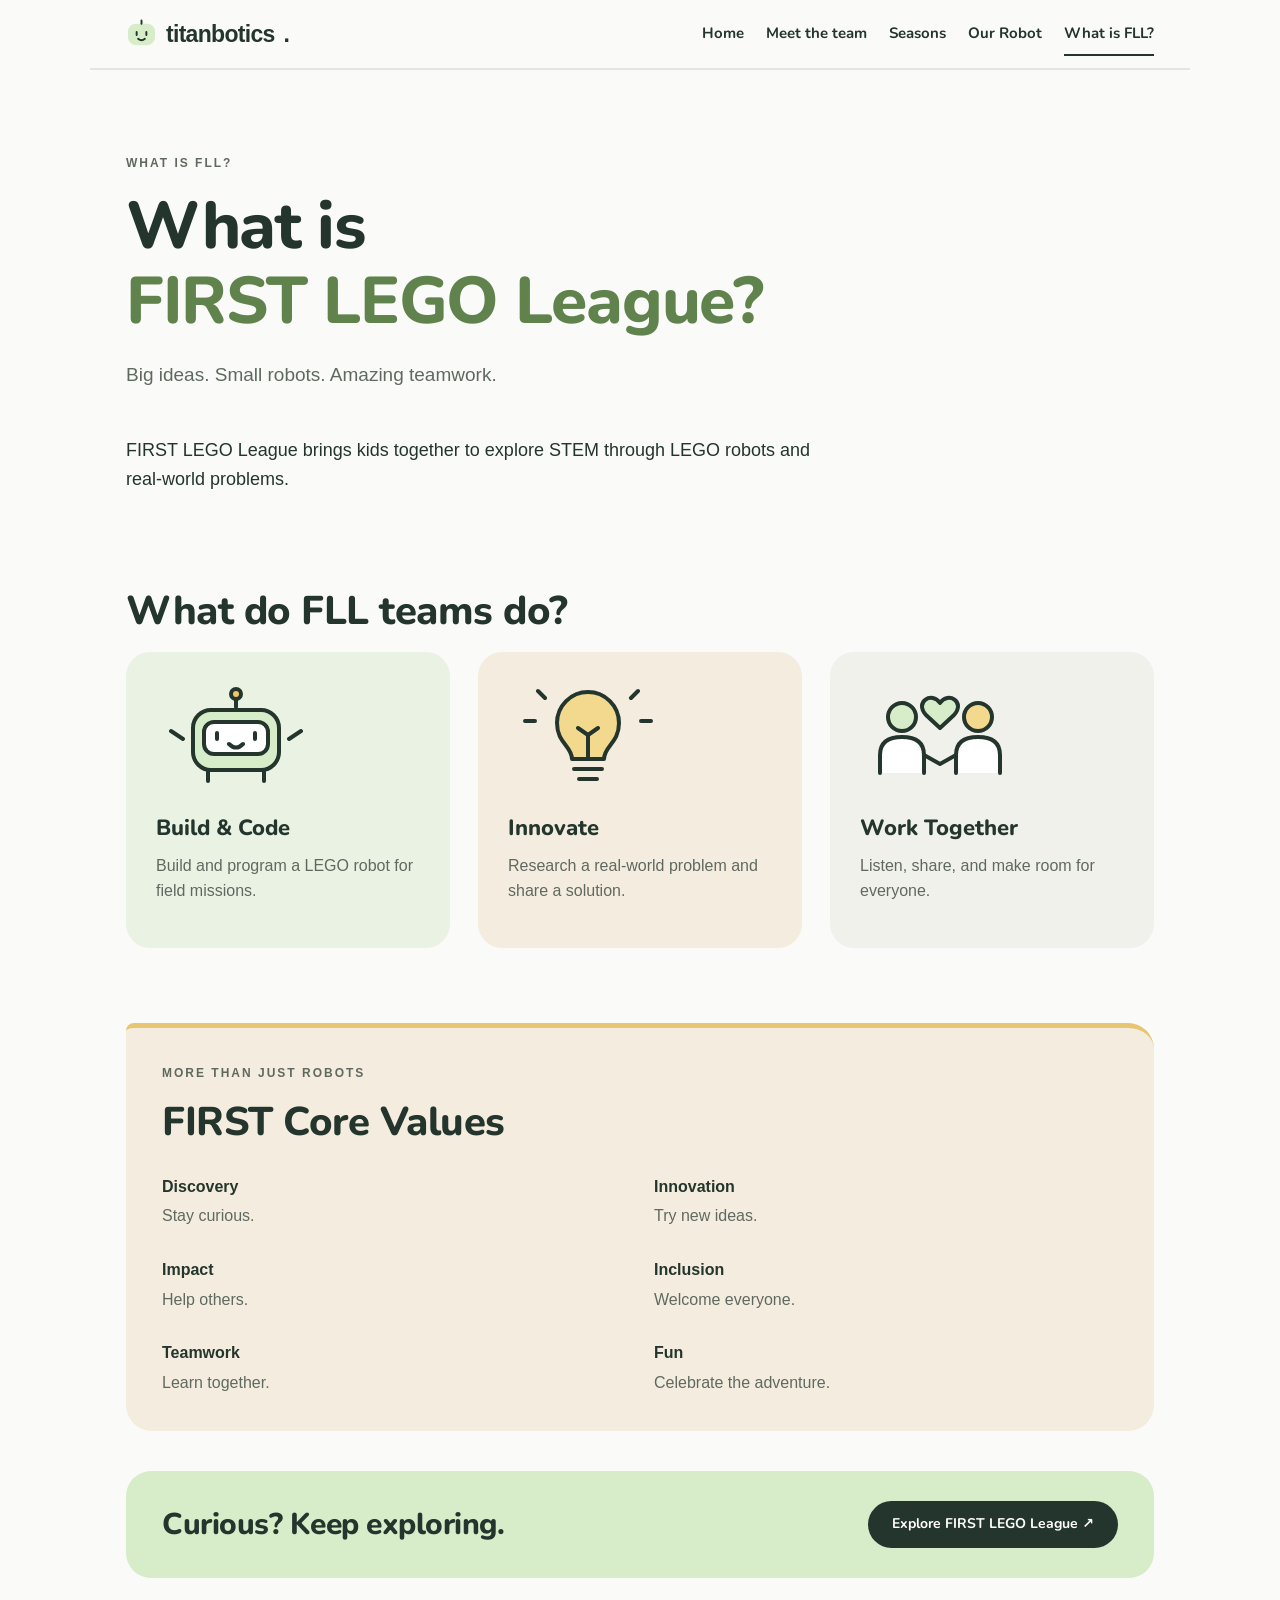
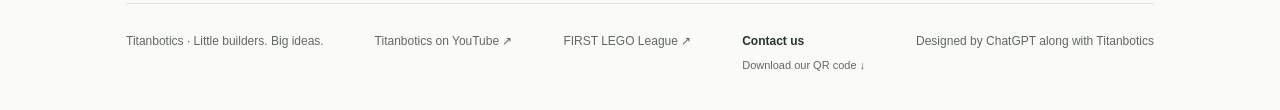
==== commit 327398f6: "Restore website to pre-platform and pre-game version Restore the exact tree from 7fd0646. Current fu" ====
--- a/fll.html
+++ b/fll.html
@@ -10,7 +10,7 @@
 <link href="images/favicon.svg" rel="icon" type="image/svg+xml"/>
 <link href="css/style.css?v=footer-1" rel="stylesheet"/>
 </head>
-<body><a class="skip" href="#main">Skip to content</a><header><a class="brand" href="index.html"><img alt="" height="31" src="images/titanbotics-logo.png" width="31"/>titanbotics<span aria-hidden="true">.</span></a><nav aria-label="Main navigation"><a href="index.html">Home</a><a href="team.html">Meet the team</a><a href="seasons.html">Seasons</a><a href="robot.html">Our Robot</a><a aria-current="page" href="fll.html">What is FLL?</a></nav></header>
+<body><a class="skip" href="#main">Skip to content</a><header><a class="brand" href="index.html"><img alt="" height="31" src="images/favicon.svg" width="31"/>titanbotics<span aria-hidden="true">.</span></a><nav aria-label="Main navigation"><a href="index.html">Home</a><a href="team.html">Meet the team</a><a href="seasons.html">Seasons</a><a href="robot.html">Our Robot</a><a aria-current="page" href="fll.html">What is FLL?</a></nav></header>
 <main id="main">
 <section class="page-hero">
 <p class="eyebrow">What is FLL?</p>
--- a/css/style.css
+++ b/css/style.css
@@ -40,23 +40,3 @@
 .footer-contact{display:flex;flex-direction:column;align-items:flex-start;gap:6px}
 .footer-contact>a:first-child{font-weight:700;color:var(--ink)}
 .footer-contact>a[download]{font-size:11px}
-
-/* Give the team crest enough room in the shared header. */
-header .brand img{width:48px;height:48px;object-fit:contain}
-@media(max-width:650px){header .brand img{width:40px;height:40px}}
-
-/* Keep the team invitation with the team photograph. */
-.home-team-section{text-align:center}
-
-/* Present the innovation project alongside the people building it. */
-.home-project-team{display:grid;grid-template-columns:1fr 1fr;gap:28px;align-items:center;padding:30px 0 12px}
-.home-project-team .notebook{margin:0;padding:30px}
-.home-project-team .home-team{margin:0;max-width:none;text-align:center}
-.home-project-team .home-team img{width:100%;height:auto}
-@media(max-width:750px){.home-project-team{grid-template-columns:1fr;gap:28px;padding-top:24px}.home-project-team .notebook{padding:26px}}
-
-/* Crop the trifold wordmark's blank margins without changing the source artwork. */
-.field-detectives-wordmark{margin:0 0 22px}
-.field-detectives-wordmark img{display:block;width:100%;height:auto;aspect-ratio:1600 / 210;object-fit:cover;object-position:center}
-
-#field-detectives > .field-detectives-wordmark{max-width:600px}
